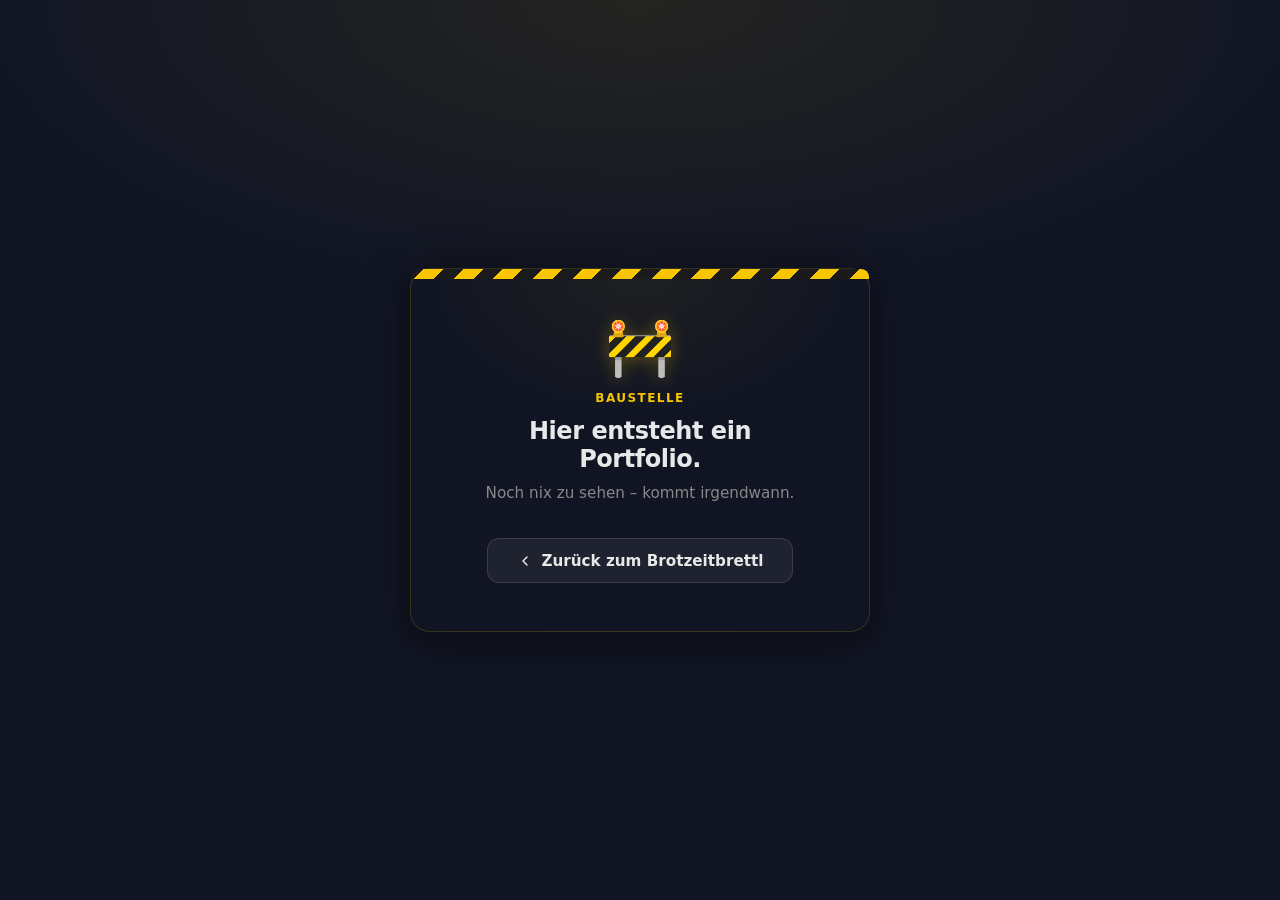
==== index.html @ 52d14726 "Initial commit: portfolio coming-soon page Co-Authored-By: Claude Sonnet 4.6 <noreply@anthropic.com>" ====
<!DOCTYPE html>
<html lang="de">
<head>
  <meta charset="UTF-8">
  <meta name="viewport" content="width=device-width, initial-scale=1.0">
  <title>Portfolio – kommt bald | CaptLeberkaes</title>
  <link rel="icon" href="data:image/svg+xml,<svg xmlns='http://www.w3.org/2000/svg' viewBox='0 0 100 90'><rect x='5' y='70' width='90' height='14' rx='4' fill='%23c4914f'/><path d='M40,36 L66,36 L78,29 L52,29 Z' fill='%236e3c1c'/><path d='M66,36 L78,29 L78,63 L66,70 Z' fill='%237d4220'/><rect x='40' y='36' width='26' height='34' fill='%23e3a98f'/><path d='M40,36 H66 V42 C61,45 56,40 51,43 C46,45 43,41 40,43 Z' fill='%236e3c1c'/><ellipse cx='49' cy='56' rx='2.6' ry='1.8' fill='%23cf8f78'/><ellipse cx='57' cy='61' rx='2' ry='1.4' fill='%23f2c8b4'/><path d='M44,31 C47,26 54,26 57,31 C54,36 47,36 44,31 Z' fill='%235fa03d'/></svg>">
  <style>
    *, *::before, *::after { box-sizing: border-box; margin: 0; padding: 0; }

    body {
      min-height: 100vh;
      display: flex;
      align-items: center;
      justify-content: center;
      background:
        radial-gradient(ellipse 80% 50% at 50% 0%,
          rgba(247,198,0,0.08) 0%,
          transparent 65%),
        #121624;
      font-family: 'Segoe UI', system-ui, -apple-system, sans-serif;
      color: #e8e8e8;
    }

    .card {
      text-align: center;
      padding: 3rem 4rem;
      background:
        radial-gradient(ellipse 70% 60% at 50% 0%,
          rgba(247,198,0,0.06) 0%,
          transparent 70%),
        rgba(18,22,36,0.96);
      border: 1px solid rgba(247,198,0,0.15);
      border-radius: 20px;
      box-shadow:
        inset 0 1px 0 rgba(255,255,255,0.08),
        0 8px 40px rgba(0, 0, 0, 0.55);
      max-width: 460px;
      width: 90%;
    }

    /* Baustellenband oben */
    .tape {
      height: 10px;
      border-radius: 8px 8px 0 0;
      margin: -3rem -4rem 2.5rem;
      background: repeating-linear-gradient(
        -45deg,
        #f7c600 0 14px,
        #1a1a1a 14px 28px
      );
    }

    .icon {
      font-size: 3.5rem;
      margin-bottom: 1rem;
      display: block;
      line-height: 1;
      filter: drop-shadow(0 2px 8px rgba(247,198,0,0.3));
    }

    h1 {
      font-size: 1.5rem;
      font-weight: 700;
      margin-bottom: 0.5rem;
      letter-spacing: -0.02em;
    }

    .code {
      font-size: 0.75rem;
      font-weight: 700;
      letter-spacing: 0.12em;
      text-transform: uppercase;
      color: #f7c600;
      margin-bottom: 0.8rem;
      display: block;
    }

    p {
      color: #888;
      font-size: 0.95rem;
      line-height: 1.6;
      margin-bottom: 2rem;
    }

    .back-btn {
      display: inline-flex;
      align-items: center;
      gap: 0.55rem;
      padding: 0.8rem 1.8rem;
      border-radius: 12px;
      font-size: 0.95rem;
      font-weight: 600;
      text-decoration: none;
      color: #e8e8e8;
      background: rgba(255,255,255,0.06);
      border: 1px solid rgba(255,255,255,0.12);
      transition: background 0.15s, transform 0.1s, box-shadow 0.15s;
    }

    .back-btn svg {
      width: 16px;
      height: 16px;
      flex-shrink: 0;
    }

    .back-btn:hover {
      background: rgba(255,255,255,0.10);
      transform: translateY(-1px);
      box-shadow: 0 4px 16px rgba(0,0,0,0.3);
    }

    .back-btn:active {
      transform: translateY(0);
    }
  </style>
</head>
<body>
  <div class="card">
    <div class="tape"></div>
    <span class="icon">🚧</span>
    <span class="code">Baustelle</span>
    <h1>Hier entsteht ein Portfolio.</h1>
    <p>Noch nix zu sehen – kommt irgendwann.</p>
    <a href="../" class="back-btn">
      <svg viewBox="0 0 24 24" fill="none" stroke="currentColor" stroke-width="2.2" stroke-linecap="round" stroke-linejoin="round">
        <polyline points="15 18 9 12 15 6"/>
      </svg>
      Zurück zum Brotzeitbrettl
    </a>
  </div>
</body>
</html>
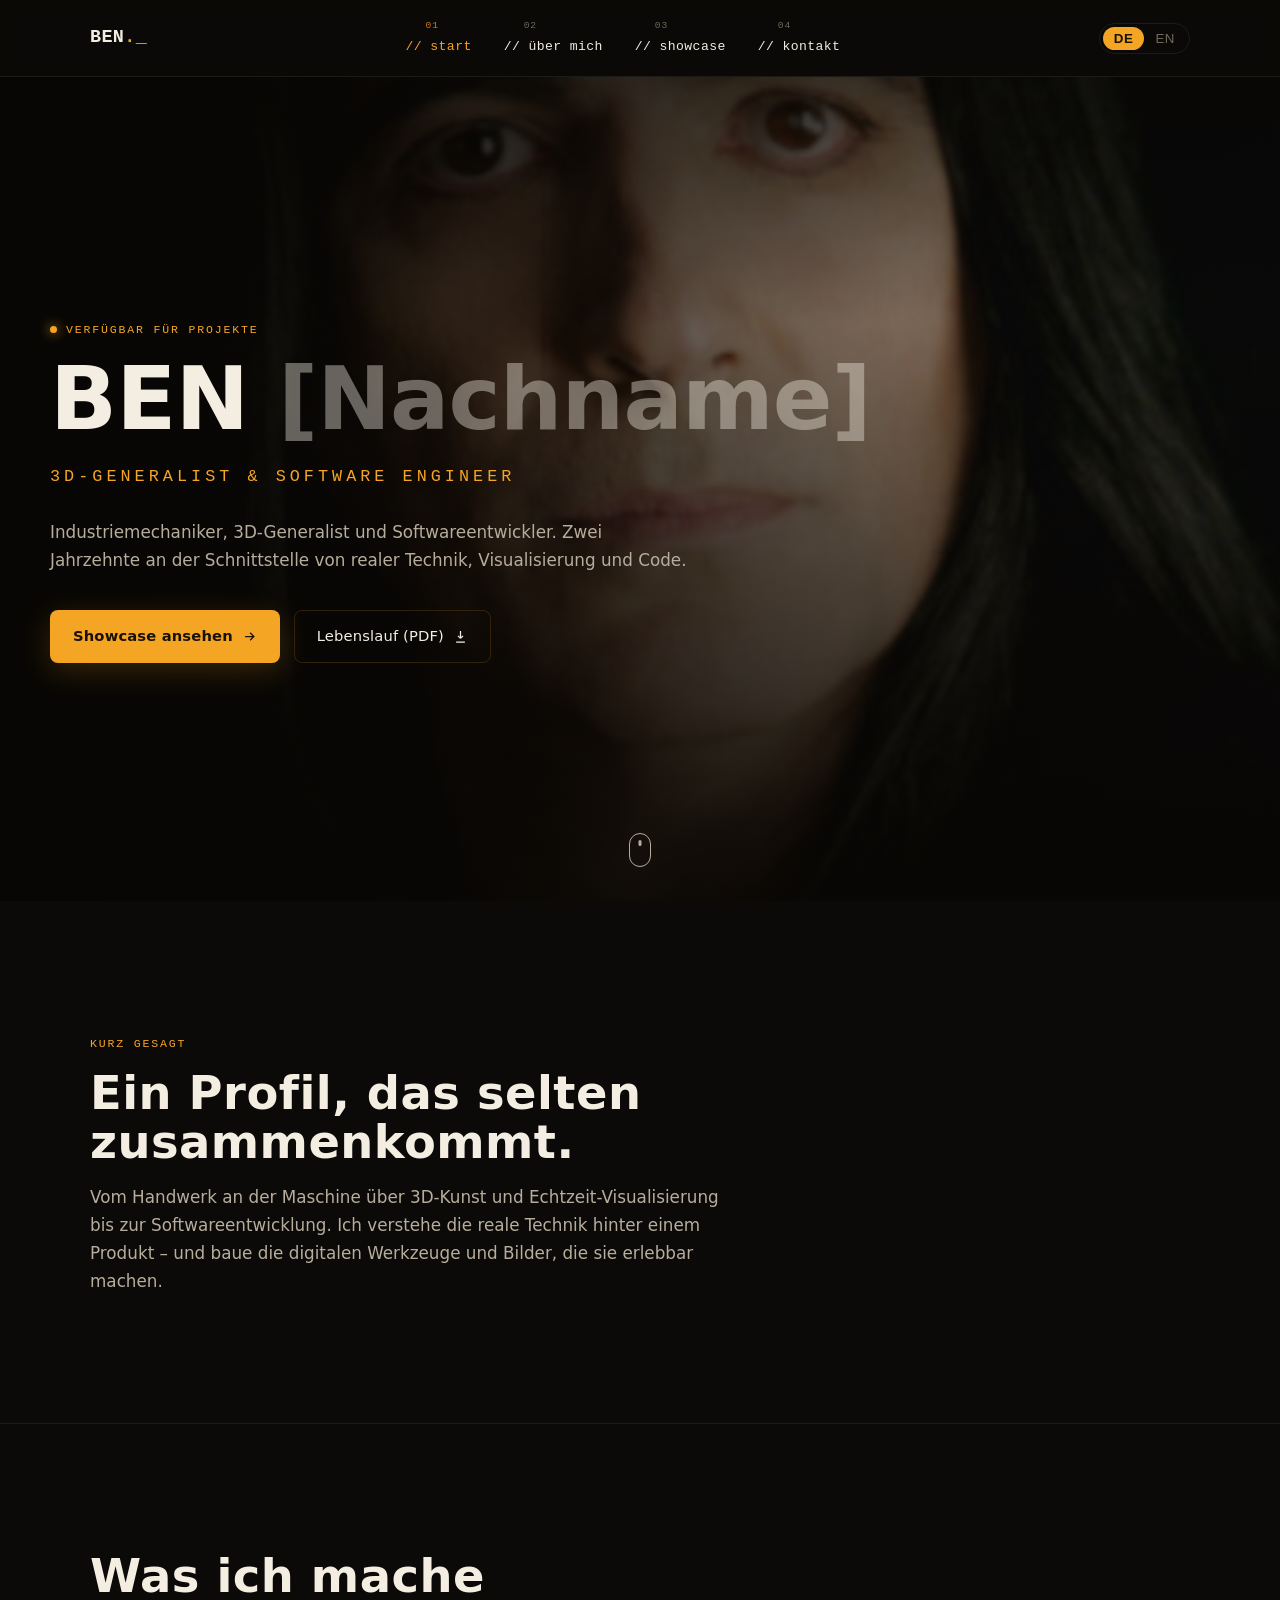
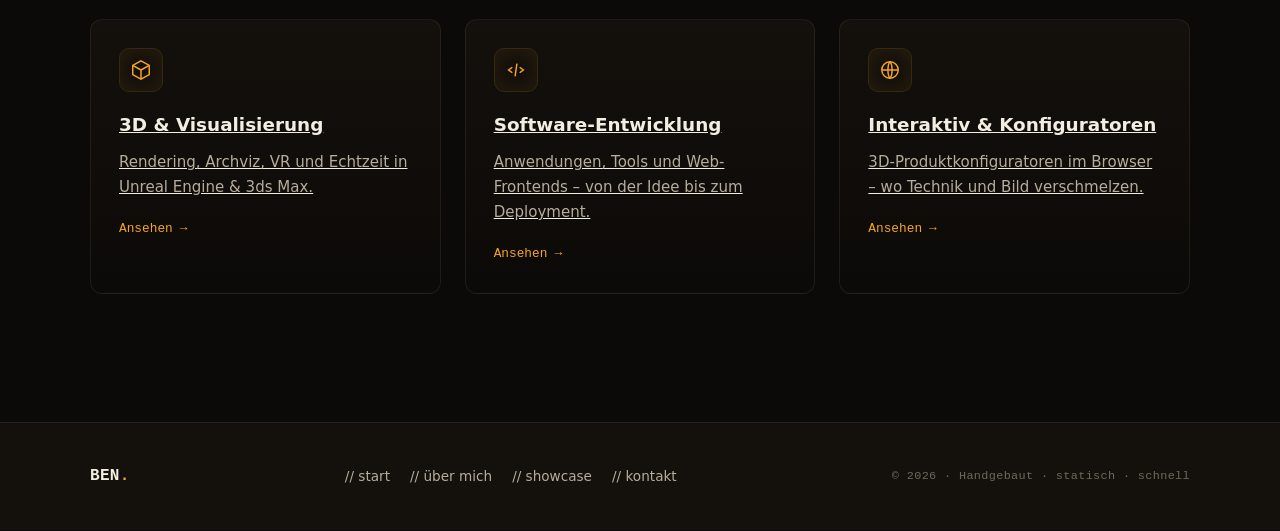
==== commit 1dd63a86: "Portfolio-Seite aufbauen: Landing, About, Showcase, Kontakt + WIP-Passwortschutz Ersetzt die alte Ba" ====
--- a/index.html
+++ b/index.html
@@ -2,132 +2,82 @@
 <html lang="de">
 <head>
   <meta charset="UTF-8">
-  <meta name="viewport" content="width=device-width, initial-scale=1.0">
-  <title>Portfolio – kommt bald | CaptLeberkaes</title>
-  <link rel="icon" href="data:image/svg+xml,<svg xmlns='http://www.w3.org/2000/svg' viewBox='0 0 100 90'><rect x='5' y='70' width='90' height='14' rx='4' fill='%23c4914f'/><path d='M40,36 L66,36 L78,29 L52,29 Z' fill='%236e3c1c'/><path d='M66,36 L78,29 L78,63 L66,70 Z' fill='%237d4220'/><rect x='40' y='36' width='26' height='34' fill='%23e3a98f'/><path d='M40,36 H66 V42 C61,45 56,40 51,43 C46,45 43,41 40,43 Z' fill='%236e3c1c'/><ellipse cx='49' cy='56' rx='2.6' ry='1.8' fill='%23cf8f78'/><ellipse cx='57' cy='61' rx='2' ry='1.4' fill='%23f2c8b4'/><path d='M44,31 C47,26 54,26 57,31 C54,36 47,36 44,31 Z' fill='%235fa03d'/></svg>">
-  <style>
-    *, *::before, *::after { box-sizing: border-box; margin: 0; padding: 0; }
+  <meta name="viewport" content="width=device-width, initial-scale=1">
+  <title>Ben — 3D-Generalist & Software Engineer</title>
+  <meta name="description" content="Portfolio von Ben — Industriemechaniker, 3D-Generalist und Softwareentwickler. Die Brücke zwischen realer Technik, Visualisierung und Code.">
+  <meta property="og:title" content="Ben — 3D-Generalist & Software Engineer">
+  <meta property="og:description" content="Die Brücke zwischen Maschine und Bild — 3D, Visualisierung und Software.">
+  <meta property="og:type" content="website">
+  <link rel="icon" href="data:image/svg+xml,<svg xmlns='http://www.w3.org/2000/svg' viewBox='0 0 100 100'><rect width='100' height='100' rx='20' fill='%230c0a08'/><text x='50' y='68' font-size='58' font-family='monospace' font-weight='700' fill='%23f5a524' text-anchor='middle'>B</text></svg>">
+  <link rel="stylesheet" href="assets/css/styles.css">
+  <script src="assets/js/i18n.js"></script>
+  <script src="assets/js/site.js" defer></script>
+</head>
+<body data-page="home">
+  <header id="site-nav"></header>
 
-    body {
-      min-height: 100vh;
-      display: flex;
-      align-items: center;
-      justify-content: center;
-      background:
-        radial-gradient(ellipse 80% 50% at 50% 0%,
-          rgba(247,198,0,0.08) 0%,
-          transparent 65%),
-        #121624;
-      font-family: 'Segoe UI', system-ui, -apple-system, sans-serif;
-      color: #e8e8e8;
-    }
+  <main>
+    <!-- HERO -->
+    <section class="hero">
+      <div class="hero-bg">
+        <img src="assets/img/profile.png" alt="Porträtfoto" data-i18n-alt="about.portrait.alt" fetchpriority="high">
+      </div>
+      <div class="frame hero-inner">
+        <span class="eyebrow"><span class="dot"></span><span data-i18n="hero.status"></span></span>
+        <h1>BEN <span style="opacity:.4">[Nachname]</span></h1>
+        <div class="role" data-i18n="hero.role"></div>
+        <p class="lead" data-i18n="hero.lead"></p>
+        <div class="cta-row">
+          <a class="btn btn--primary" href="index.php?p=showcase"><span data-i18n="cta.showcase"></span>
+            <svg viewBox="0 0 24 24" fill="none" stroke="currentColor" stroke-width="2"><path d="M5 12h14M13 6l6 6-6 6"/></svg></a>
+          <a class="btn btn--ghost" href="files/cv-ben.pdf" download><span data-i18n="cta.cv"></span>
+            <svg viewBox="0 0 24 24" fill="none" stroke="currentColor" stroke-width="2"><path d="M12 3v12m0 0l-4-4m4 4l4-4M5 21h14"/></svg></a>
+        </div>
+      </div>
+      <a class="scroll-cue" href="#intro" aria-label="Nach unten scrollen">
+        <span class="mouse"></span>
+      </a>
+    </section>
 
-    .card {
-      text-align: center;
-      padding: 3rem 4rem;
-      background:
-        radial-gradient(ellipse 70% 60% at 50% 0%,
-          rgba(247,198,0,0.06) 0%,
-          transparent 70%),
-        rgba(18,22,36,0.96);
-      border: 1px solid rgba(247,198,0,0.15);
-      border-radius: 20px;
-      box-shadow:
-        inset 0 1px 0 rgba(255,255,255,0.08),
-        0 8px 40px rgba(0, 0, 0, 0.55);
-      max-width: 460px;
-      width: 90%;
-    }
+    <!-- INTRO -->
+    <section class="section" id="intro">
+      <div class="frame">
+        <div class="reveal" style="max-width: 760px">
+          <span class="eyebrow"><span data-i18n="home.intro.eyebrow"></span></span>
+          <h2 class="section-title" data-i18n="home.intro.title"></h2>
+          <p class="lead" data-i18n="home.intro.text"></p>
+        </div>
+      </div>
+    </section>
 
-    /* Baustellenband oben */
-    .tape {
-      height: 10px;
-      border-radius: 8px 8px 0 0;
-      margin: -3rem -4rem 2.5rem;
-      background: repeating-linear-gradient(
-        -45deg,
-        #f7c600 0 14px,
-        #1a1a1a 14px 28px
-      );
-    }
+    <!-- DOMÄNEN -->
+    <section class="section" id="domains">
+      <div class="frame">
+        <h2 class="section-title reveal" data-i18n="home.domains.title"></h2>
+        <div class="grid grid--3">
+          <a class="card reveal" href="index.php?p=showcase">
+            <span class="ico"><svg viewBox="0 0 24 24" width="22" height="22" fill="none" stroke="currentColor" stroke-width="1.6"><path d="M12 2l9 5v10l-9 5-9-5V7z"/><path d="M12 12l9-5M12 12v10M12 12L3 7"/></svg></span>
+            <h3 data-i18n="home.d1.title"></h3>
+            <p data-i18n="home.d1.desc"></p>
+            <span class="more"><span data-i18n="home.more"></span> →</span>
+          </a>
+          <a class="card reveal" href="index.php?p=showcase" style="transition-delay:.08s">
+            <span class="ico"><svg viewBox="0 0 24 24" width="22" height="22" fill="none" stroke="currentColor" stroke-width="1.6"><path d="M8 9l-4 3 4 3M16 9l4 3-4 3M13 5l-2 14"/></svg></span>
+            <h3 data-i18n="home.d2.title"></h3>
+            <p data-i18n="home.d2.desc"></p>
+            <span class="more"><span data-i18n="home.more"></span> →</span>
+          </a>
+          <a class="card reveal" href="index.php?p=showcase" style="transition-delay:.16s">
+            <span class="ico"><svg viewBox="0 0 24 24" width="22" height="22" fill="none" stroke="currentColor" stroke-width="1.6"><circle cx="12" cy="12" r="9"/><path d="M3 12h18M12 3c3 3 3 15 0 18M12 3c-3 3-3 15 0 18"/></svg></span>
+            <h3 data-i18n="home.d3.title"></h3>
+            <p data-i18n="home.d3.desc"></p>
+            <span class="more"><span data-i18n="home.more"></span> →</span>
+          </a>
+        </div>
+      </div>
+    </section>
+  </main>
 
-    .icon {
-      font-size: 3.5rem;
-      margin-bottom: 1rem;
-      display: block;
-      line-height: 1;
-      filter: drop-shadow(0 2px 8px rgba(247,198,0,0.3));
-    }
-
-    h1 {
-      font-size: 1.5rem;
-      font-weight: 700;
-      margin-bottom: 0.5rem;
-      letter-spacing: -0.02em;
-    }
-
-    .code {
-      font-size: 0.75rem;
-      font-weight: 700;
-      letter-spacing: 0.12em;
-      text-transform: uppercase;
-      color: #f7c600;
-      margin-bottom: 0.8rem;
-      display: block;
-    }
-
-    p {
-      color: #888;
-      font-size: 0.95rem;
-      line-height: 1.6;
-      margin-bottom: 2rem;
-    }
-
-    .back-btn {
-      display: inline-flex;
-      align-items: center;
-      gap: 0.55rem;
-      padding: 0.8rem 1.8rem;
-      border-radius: 12px;
-      font-size: 0.95rem;
-      font-weight: 600;
-      text-decoration: none;
-      color: #e8e8e8;
-      background: rgba(255,255,255,0.06);
-      border: 1px solid rgba(255,255,255,0.12);
-      transition: background 0.15s, transform 0.1s, box-shadow 0.15s;
-    }
-
-    .back-btn svg {
-      width: 16px;
-      height: 16px;
-      flex-shrink: 0;
-    }
-
-    .back-btn:hover {
-      background: rgba(255,255,255,0.10);
-      transform: translateY(-1px);
-      box-shadow: 0 4px 16px rgba(0,0,0,0.3);
-    }
-
-    .back-btn:active {
-      transform: translateY(0);
-    }
-  </style>
-</head>
-<body>
-  <div class="card">
-    <div class="tape"></div>
-    <span class="icon">🚧</span>
-    <span class="code">Baustelle</span>
-    <h1>Hier entsteht ein Portfolio.</h1>
-    <p>Noch nix zu sehen – kommt irgendwann.</p>
-    <a href="../" class="back-btn">
-      <svg viewBox="0 0 24 24" fill="none" stroke="currentColor" stroke-width="2.2" stroke-linecap="round" stroke-linejoin="round">
-        <polyline points="15 18 9 12 15 6"/>
-      </svg>
-      Zurück zum Brotzeitbrettl
-    </a>
-  </div>
+  <footer id="site-footer"></footer>
 </body>
 </html>
--- a/assets/css/styles.css
+++ b/assets/css/styles.css
@@ -0,0 +1,359 @@
+/* =========================================================================
+   Portfolio — Design System
+   Ein zentrales Stylesheet. Alle Farben/Abstände als Custom Properties (Tokens),
+   damit ein Wert an einer Stelle die ganze Seite steuert.
+   ========================================================================= */
+
+:root {
+  /* --- Farben: warmes Fast-Schwarz + Amber-Akzent -------------------- */
+  --bg:         #0c0a08;
+  --bg-elev:    #14100c;   /* leicht erhöhte Flächen (Cards, Nav) */
+  --bg-elev-2:  #1b1610;
+  --ink:        #f3ede2;   /* Primärtext, warmes Off-White */
+  --ink-soft:   #b7ad9c;   /* Sekundärtext */
+  --ink-faint:  #6f685c;   /* Labels, Meta */
+  --line:       rgba(245, 165, 36, 0.16);
+  --line-soft:  rgba(255, 255, 255, 0.07);
+
+  --amber:      #f5a524;
+  --amber-hi:   #ffc25c;
+  --amber-deep: #c9791a;
+
+  /* --- Typografie ---------------------------------------------------- */
+  --font-display: "Helvetica Neue", "Arial Narrow", system-ui, sans-serif;
+  --font-body:    system-ui, -apple-system, "Segoe UI", Roboto, sans-serif;
+  --font-mono:    ui-monospace, "SF Mono", "JetBrains Mono", "Cascadia Code", Consolas, monospace;
+
+  /* --- Maße / Abstände (8px-Basis) ---------------------------------- */
+  --maxw: 1180px;
+  --nav-h: 76px;
+  --gap: 24px;
+  --radius: 12px;
+  --radius-sm: 8px;
+
+  --ease: cubic-bezier(0.22, 0.61, 0.36, 1);
+}
+
+/* ---- Reset -------------------------------------------------------------- */
+*, *::before, *::after { box-sizing: border-box; margin: 0; padding: 0; }
+html { scroll-behavior: smooth; -webkit-text-size-adjust: 100%; }
+
+body {
+  background: var(--bg);
+  color: var(--ink);
+  font-family: var(--font-body);
+  font-size: 1rem;
+  line-height: 1.65;
+  -webkit-font-smoothing: antialiased;
+  min-height: 100vh;
+  display: flex;
+  flex-direction: column;
+  overflow-x: hidden;
+}
+
+img { max-width: 100%; display: block; }
+a { color: inherit; }
+main { flex: 1 0 auto; }
+
+.frame { max-width: var(--maxw); margin: 0 auto; padding: 0 40px; width: 100%; }
+
+/* dezentes indirektes Licht als wiederverwendbares Element */
+.glow {
+  position: absolute; border-radius: 50%; filter: blur(90px);
+  pointer-events: none; z-index: 0;
+}
+.glow--amber { background: radial-gradient(circle, rgba(245,165,36,0.16), transparent 62%); }
+.glow--deep  { background: radial-gradient(circle, rgba(201,121,26,0.14), transparent 65%); }
+
+/* =========================================================================
+   Navigation (wird von site.js in <header id="site-nav"> gerendert)
+   ========================================================================= */
+.nav {
+  position: sticky; top: 0; z-index: 50;
+  background: rgba(12, 10, 8, 0.72);
+  backdrop-filter: blur(10px);
+  border-bottom: 1px solid var(--line-soft);
+  transition: background 0.35s var(--ease);
+}
+.nav.scrolled { background: rgba(12, 10, 8, 0.92); }
+.nav-inner {
+  max-width: var(--maxw); margin: 0 auto; padding: 0 40px;
+  height: var(--nav-h); display: flex; align-items: center; justify-content: space-between;
+}
+.brand {
+  font-family: var(--font-mono); font-weight: 700; font-size: 1.15rem;
+  color: var(--ink); letter-spacing: 0.02em; text-decoration: none;
+}
+.brand b { color: var(--amber); }
+.brand .cursor { color: var(--amber); animation: blink 1.2s step-end infinite; }
+@keyframes blink { 50% { opacity: 0; } }
+
+.nav-links { display: flex; align-items: flex-start; gap: 32px; }
+.nav-links a {
+  display: flex; flex-direction: column; gap: 2px;
+  color: var(--ink); text-decoration: none;
+  font-family: var(--font-mono); font-size: 0.82rem; letter-spacing: 0.03em;
+  transition: color 0.2s var(--ease);
+}
+.nav-links a .num { font-size: 0.6rem; color: var(--ink-faint); letter-spacing: 0.1em; padding-left: 20px; }
+.nav-links a:hover, .nav-links a[aria-current="page"] { color: var(--amber); }
+.nav-links a:hover .num, .nav-links a[aria-current="page"] .num { color: var(--amber-deep); }
+
+.nav-right { display: flex; align-items: center; gap: 16px; }
+.lang { display: inline-flex; border: 1px solid var(--line-soft); border-radius: 999px; padding: 3px; font-family: var(--font-mono); font-size: 0.72rem; }
+.lang button { border: 0; background: transparent; color: var(--ink-faint); padding: 4px 11px; border-radius: 999px; cursor: pointer; letter-spacing: 0.04em; transition: all 0.2s var(--ease); }
+.lang button[aria-pressed="true"] { background: var(--amber); color: #1a1206; font-weight: 600; }
+
+/* Mobile-Menü-Button */
+.nav-toggle { display: none; background: none; border: 1px solid var(--line-soft); border-radius: var(--radius-sm); color: var(--ink); width: 40px; height: 40px; cursor: pointer; font-size: 1.1rem; }
+
+/* =========================================================================
+   Buttons
+   ========================================================================= */
+.btn {
+  display: inline-flex; align-items: center; gap: 9px;
+  font-size: 0.92rem; font-weight: 500; letter-spacing: 0.01em;
+  padding: 13px 22px; border-radius: var(--radius-sm); cursor: pointer;
+  text-decoration: none; border: 1px solid transparent; transition: all 0.2s var(--ease);
+}
+.btn svg { width: 15px; height: 15px; }
+.btn--primary { background: var(--amber); color: #1a1206; font-weight: 600; box-shadow: 0 8px 30px rgba(245,165,36,0.20); }
+.btn--primary:hover { background: var(--amber-hi); transform: translateY(-1px); }
+.btn--ghost { color: var(--ink); border-color: var(--line); }
+.btn--ghost:hover { border-color: var(--amber); color: var(--amber-hi); }
+
+/* =========================================================================
+   Wiederverwendbare Typo-Bausteine
+   ========================================================================= */
+.eyebrow {
+  display: inline-flex; align-items: center; gap: 9px;
+  font-family: var(--font-mono); font-size: 0.72rem; letter-spacing: 0.16em;
+  text-transform: uppercase; color: var(--amber); margin-bottom: 16px;
+}
+.dot { width: 7px; height: 7px; border-radius: 50%; background: var(--amber); box-shadow: 0 0 12px var(--amber); animation: pulse 2.6s infinite; }
+@keyframes pulse { 0%{box-shadow:0 0 0 0 rgba(245,165,36,.5)} 70%{box-shadow:0 0 0 9px rgba(245,165,36,0)} 100%{box-shadow:0 0 0 0 rgba(245,165,36,0)} }
+
+.section-title {
+  font-family: var(--font-display); font-weight: 700;
+  font-size: clamp(1.9rem, 4vw, 2.9rem); line-height: 1.05;
+  letter-spacing: 0.01em; text-wrap: balance; margin-bottom: 18px;
+}
+.lead { color: var(--ink-soft); font-size: 1.05rem; max-width: 60ch; }
+
+.section { padding: clamp(72px, 10vw, 130px) 0; position: relative; }
+.section + .section { border-top: 1px solid var(--line-soft); }
+
+/* =========================================================================
+   HERO (Landing)
+   ========================================================================= */
+.hero {
+  position: relative; min-height: calc(100vh - var(--nav-h));
+  display: grid; align-items: center; overflow: hidden;
+}
+.hero-bg { position: absolute; inset: 0; z-index: 0; }
+.hero-bg img { width: 100%; height: 100%; object-fit: cover; object-position: 70% center; }
+.hero-bg::after {
+  content: ""; position: absolute; inset: 0;
+  background:
+    linear-gradient(90deg, rgba(8,6,4,0.94) 0%, rgba(8,6,4,0.72) 42%, rgba(8,6,4,0.30) 100%),
+    linear-gradient(180deg, rgba(8,6,4,0.5), transparent 30%, rgba(8,6,4,0.85));
+}
+.hero-inner { position: relative; z-index: 2; padding: 60px 0; }
+.hero h1 {
+  font-family: var(--font-display); font-weight: 700;
+  font-size: clamp(2.8rem, 7vw, 5.5rem); line-height: 1.0;
+  letter-spacing: -0.01em; text-wrap: balance; margin-bottom: 20px;
+}
+.hero h1 .accent {
+  color: transparent;
+  background: linear-gradient(120deg, var(--amber-hi), var(--amber-deep));
+  -webkit-background-clip: text; background-clip: text;
+}
+.hero .role {
+  font-family: var(--font-mono); font-size: clamp(0.85rem, 1.6vw, 1.05rem);
+  letter-spacing: 0.24em; text-transform: uppercase; color: var(--amber); margin-bottom: 28px;
+}
+.hero .lead { margin-bottom: 36px; }
+.hero .cta-row { display: flex; gap: 14px; flex-wrap: wrap; }
+
+.scroll-cue {
+  position: absolute; bottom: 34px; left: 50%; transform: translateX(-50%); z-index: 3;
+  display: flex; flex-direction: column; align-items: center; gap: 8px; color: var(--ink-soft);
+}
+.mouse { width: 22px; height: 34px; border: 1.5px solid var(--ink-soft); border-radius: 12px; position: relative; }
+.mouse::after { content: ""; position: absolute; top: 6px; left: 50%; width: 3px; height: 6px; background: var(--ink-soft); border-radius: 2px; transform: translateX(-50%); animation: wheel 1.8s infinite; }
+@keyframes wheel { 0%{opacity:0; transform:translate(-50%,0)} 40%{opacity:1} 100%{opacity:0; transform:translate(-50%,10px)} }
+
+/* kleiner Seiten-Header für Unterseiten */
+.page-head { position: relative; padding: clamp(96px, 12vw, 150px) 0 clamp(40px, 6vw, 70px); overflow: hidden; }
+.page-head h1 { font-family: var(--font-display); font-weight: 700; font-size: clamp(2.4rem, 6vw, 4rem); letter-spacing: -0.01em; margin-bottom: 14px; }
+
+/* =========================================================================
+   Cards / Domänen
+   ========================================================================= */
+.grid { display: grid; gap: var(--gap); }
+.grid--3 { grid-template-columns: repeat(3, 1fr); }
+.grid--2 { grid-template-columns: repeat(2, 1fr); }
+
+.card {
+  background: linear-gradient(180deg, var(--bg-elev), var(--bg));
+  border: 1px solid var(--line-soft); border-radius: var(--radius);
+  padding: 28px; transition: border-color 0.25s var(--ease), transform 0.25s var(--ease);
+}
+.card:hover { border-color: var(--line); transform: translateY(-3px); }
+.card .ico {
+  width: 44px; height: 44px; display: grid; place-items: center; margin-bottom: 18px;
+  border: 1px solid var(--line); border-radius: 10px; color: var(--amber);
+  box-shadow: inset 0 0 22px rgba(245,165,36,0.10);
+}
+.card h3 { font-size: 1.15rem; margin-bottom: 10px; }
+.card p { color: var(--ink-soft); font-size: 0.94rem; }
+.card .more { display: inline-flex; align-items: center; gap: 7px; margin-top: 18px; color: var(--amber); font-family: var(--font-mono); font-size: 0.8rem; text-decoration: none; }
+.card .more:hover { gap: 11px; }
+
+/* =========================================================================
+   Timeline / CV
+   ========================================================================= */
+.timeline { border-left: 1px solid var(--line-soft); margin-left: 8px; }
+.tl-item { position: relative; padding: 0 0 40px 34px; }
+.tl-item::before {
+  content: ""; position: absolute; left: -6px; top: 4px; width: 11px; height: 11px;
+  border-radius: 50%; background: var(--bg); border: 2px solid var(--amber); box-shadow: 0 0 12px rgba(245,165,36,0.5);
+}
+.tl-item:last-child { padding-bottom: 0; }
+.tl-when { font-family: var(--font-mono); font-size: 0.78rem; color: var(--amber); letter-spacing: 0.04em; font-variant-numeric: tabular-nums; }
+.tl-role { font-size: 1.1rem; font-weight: 600; margin: 4px 0 6px; }
+.tl-desc { color: var(--ink-soft); font-size: 0.94rem; max-width: 62ch; }
+
+/* Skills / Tool-Chips */
+.chips { display: flex; flex-wrap: wrap; gap: 10px; }
+.chip {
+  font-family: var(--font-mono); font-size: 0.78rem; letter-spacing: 0.02em;
+  color: var(--ink-soft); border: 1px solid var(--line-soft); border-radius: 999px;
+  padding: 7px 14px; background: var(--bg-elev);
+}
+.chip.is-strong { color: var(--amber); border-color: var(--line); }
+
+/* =========================================================================
+   Showcase-Galerie + Lightbox
+   ========================================================================= */
+.filters { display: flex; gap: 10px; flex-wrap: wrap; margin-bottom: 40px; }
+.filter {
+  font-family: var(--font-mono); font-size: 0.8rem; letter-spacing: 0.03em;
+  color: var(--ink-soft); background: var(--bg-elev); border: 1px solid var(--line-soft);
+  border-radius: 999px; padding: 9px 18px; cursor: pointer; transition: all 0.2s var(--ease);
+}
+.filter:hover { color: var(--ink); }
+.filter[aria-pressed="true"] { background: var(--amber); color: #1a1206; border-color: transparent; font-weight: 600; }
+
+.gallery { display: grid; grid-template-columns: repeat(3, 1fr); gap: 18px; }
+.tile {
+  position: relative; border-radius: var(--radius); overflow: hidden;
+  border: 1px solid var(--line-soft); cursor: pointer; background: var(--bg-elev);
+  aspect-ratio: 4 / 3;
+}
+.tile img { width: 100%; height: 100%; object-fit: cover; transition: transform 0.5s var(--ease), filter 0.4s; filter: saturate(0.9) brightness(0.85); }
+.tile:hover img { transform: scale(1.06); filter: saturate(1) brightness(1); }
+.tile-meta {
+  position: absolute; inset: auto 0 0 0; padding: 40px 16px 14px;
+  background: linear-gradient(transparent, rgba(8,6,4,0.92));
+  transform: translateY(8px); opacity: 0; transition: all 0.3s var(--ease);
+}
+.tile:hover .tile-meta, .tile:focus-visible .tile-meta { transform: none; opacity: 1; }
+.tile-cat { font-family: var(--font-mono); font-size: 0.66rem; letter-spacing: 0.1em; text-transform: uppercase; color: var(--amber); }
+.tile-title { font-weight: 600; font-size: 0.98rem; }
+
+/* NDA / Software Case-Study-Karten (ohne Bild) */
+.case {
+  background: var(--bg-elev); border: 1px solid var(--line-soft); border-radius: var(--radius);
+  padding: 26px; position: relative; overflow: hidden;
+}
+.case .tag { position: absolute; top: 16px; right: 16px; font-family: var(--font-mono); font-size: 0.62rem; letter-spacing: 0.08em; color: var(--ink-faint); border: 1px dashed var(--line-soft); padding: 3px 8px; border-radius: 6px; text-transform: uppercase; }
+.case h3 { font-size: 1.1rem; margin-bottom: 10px; max-width: 80%; }
+.case p { color: var(--ink-soft); font-size: 0.92rem; margin-bottom: 16px; }
+.case .metrics { display: flex; gap: 26px; flex-wrap: wrap; }
+.metric b { display: block; font-family: var(--font-display); font-size: 1.5rem; color: var(--amber); line-height: 1; }
+.metric span { font-size: 0.74rem; color: var(--ink-faint); font-family: var(--font-mono); letter-spacing: 0.04em; }
+
+/* Lightbox */
+.lightbox {
+  position: fixed; inset: 0; z-index: 100; display: none;
+  place-items: center; padding: 5vmin;
+  background: rgba(6, 5, 3, 0.9); backdrop-filter: blur(6px);
+}
+.lightbox.open { display: grid; }
+.lightbox img { max-width: 90vw; max-height: 80vh; border-radius: var(--radius); border: 1px solid var(--line); }
+.lightbox .lb-caption { margin-top: 14px; text-align: center; color: var(--ink-soft); font-size: 0.9rem; }
+.lightbox .lb-close { position: absolute; top: 20px; right: 24px; background: none; border: 0; color: var(--ink); font-size: 2rem; cursor: pointer; line-height: 1; }
+
+/* =========================================================================
+   Kontakt / Formular
+   ========================================================================= */
+.contact-grid { display: grid; grid-template-columns: 1.1fr 0.9fr; gap: 56px; }
+.field { display: flex; flex-direction: column; gap: 7px; margin-bottom: 20px; }
+.field label { font-family: var(--font-mono); font-size: 0.74rem; letter-spacing: 0.06em; text-transform: uppercase; color: var(--ink-faint); }
+.field input, .field textarea {
+  background: var(--bg-elev); border: 1px solid var(--line-soft); border-radius: var(--radius-sm);
+  color: var(--ink); font-family: inherit; font-size: 0.95rem; padding: 12px 14px; transition: border-color 0.2s;
+}
+.field input:focus, .field textarea:focus { outline: none; border-color: var(--amber); }
+.field textarea { min-height: 140px; resize: vertical; }
+
+.contact-info .row { display: flex; gap: 14px; padding: 16px 0; border-bottom: 1px solid var(--line-soft); }
+.contact-info .row .ico { color: var(--amber); flex-shrink: 0; }
+.contact-info .k { font-family: var(--font-mono); font-size: 0.72rem; color: var(--ink-faint); text-transform: uppercase; letter-spacing: 0.06em; }
+.contact-info .v { color: var(--ink); }
+.contact-info a.v { text-decoration: none; }
+.contact-info a.v:hover { color: var(--amber); }
+
+/* =========================================================================
+   Footer
+   ========================================================================= */
+.site-footer { flex-shrink: 0; border-top: 1px solid var(--line-soft); background: var(--bg-elev); }
+.site-footer .inner { max-width: var(--maxw); margin: 0 auto; padding: 40px; display: flex; justify-content: space-between; align-items: center; gap: 20px; flex-wrap: wrap; }
+.site-footer .brand { font-size: 1rem; }
+.site-footer .meta { font-family: var(--font-mono); font-size: 0.74rem; color: var(--ink-faint); letter-spacing: 0.03em; }
+.site-footer .links { display: flex; gap: 20px; }
+.site-footer .links a { color: var(--ink-soft); text-decoration: none; font-size: 0.85rem; }
+.site-footer .links a:hover { color: var(--amber); }
+
+/* =========================================================================
+   Scroll-Reveal
+   ========================================================================= */
+.reveal { opacity: 0; transform: translateY(24px); transition: opacity 0.7s var(--ease), transform 0.7s var(--ease); }
+.reveal.in { opacity: 1; transform: none; }
+
+/* =========================================================================
+   Fokus-Sichtbarkeit (A11y)
+   ========================================================================= */
+:focus-visible { outline: 2px solid var(--amber); outline-offset: 3px; border-radius: 3px; }
+
+/* =========================================================================
+   Reduced Motion
+   ========================================================================= */
+@media (prefers-reduced-motion: reduce) {
+  html { scroll-behavior: auto; }
+  *, *::before, *::after { animation-duration: 0.001ms !important; animation-iteration-count: 1 !important; transition-duration: 0.001ms !important; }
+  .reveal { opacity: 1; transform: none; }
+}
+
+/* =========================================================================
+   Responsive
+   ========================================================================= */
+@media (max-width: 900px) {
+  .grid--3, .gallery { grid-template-columns: repeat(2, 1fr); }
+  .contact-grid { grid-template-columns: 1fr; gap: 40px; }
+}
+@media (max-width: 720px) {
+  .frame, .nav-inner, .site-footer .inner { padding-left: 22px; padding-right: 22px; }
+  .nav-links { display: none; }
+  .nav-links.open {
+    display: flex; position: absolute; top: var(--nav-h); left: 0; right: 0;
+    flex-direction: column; gap: 4px; padding: 16px 22px 22px;
+    background: rgba(12,10,8,0.98); border-bottom: 1px solid var(--line-soft);
+  }
+  .nav-links.open a { flex-direction: row; gap: 10px; padding: 10px 0; align-items: baseline; }
+  .nav-toggle { display: grid; place-items: center; }
+  .grid--3, .grid--2, .gallery { grid-template-columns: 1fr; }
+  .hero-bg img { object-position: 62% center; }
+}
